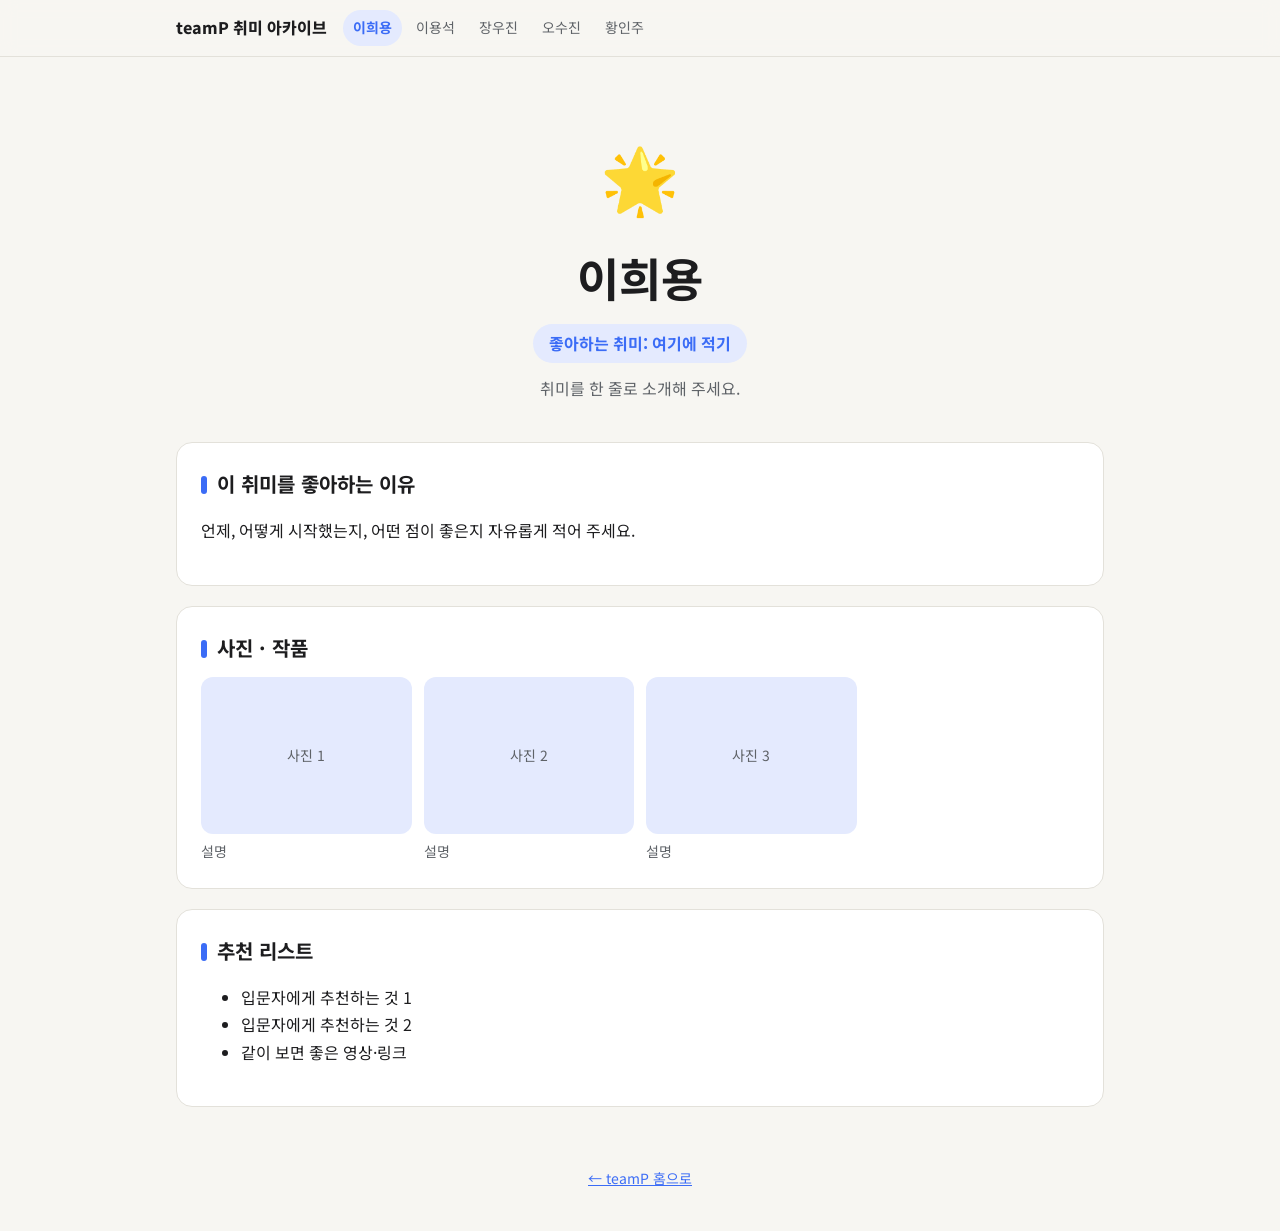
==== members/lee-heeyong/index.html @ 90392f4c "teamP 취미 아카이브 뼈대: 홈 + 팀원 5명 개인 페이지 Co-Authored-By: Claude Opus 5.5 <noreply@anthropic.com>" ====
<!doctype html>
<html lang="ko">
<head>
  <meta charset="utf-8">
  <meta name="viewport" content="width=device-width, initial-scale=1">
  <title>이희용의 취미 | teamP</title>
  <link rel="preconnect" href="https://fonts.googleapis.com">
  <link rel="stylesheet" href="https://fonts.googleapis.com/css2?family=Noto+Sans+KR:wght@400;700;800&display=swap">
  <link rel="stylesheet" href="../../assets/base.css">
  <!-- 내 페이지 꾸미기는 같은 폴더의 style.css 에서 -->
  <link rel="stylesheet" href="style.css">
</head>
<body>
  <header class="topbar">
    <div class="wrap">
      <a class="logo" href="../../index.html">teamP 취미 아카이브</a>
      <nav>
        <a href="../../members/lee-heeyong/index.html" aria-current="page">이희용</a>
        <a href="../../members/lee-yongseok/index.html">이용석</a>
        <a href="../../members/jang-woojin/index.html">장우진</a>
        <a href="../../members/oh-sujin/index.html">오수진</a>
        <a href="../../members/hwang-inju/index.html">황인주</a>
      </nav>
    </div>
  </header>

  <main class="wrap">
    <section class="hero">
      <div class="emoji">🌟</div>
      <h1>이희용</h1>
      <p class="hobby">좋아하는 취미: 여기에 적기</p>
      <p class="intro">취미를 한 줄로 소개해 주세요.</p>
    </section>

    <section class="section">
      <h2>이 취미를 좋아하는 이유</h2>
      <p>언제, 어떻게 시작했는지, 어떤 점이 좋은지 자유롭게 적어 주세요.</p>
    </section>

    <section class="section">
      <h2>사진 · 작품</h2>
      <!-- 사진은 이 폴더의 images/ 에 넣고 <img src="images/파일이름.jpg" alt="설명"> 으로 바꾸세요 -->
      <div class="gallery">
        <figure><div class="placeholder">사진 1</div><figcaption>설명</figcaption></figure>
        <figure><div class="placeholder">사진 2</div><figcaption>설명</figcaption></figure>
        <figure><div class="placeholder">사진 3</div><figcaption>설명</figcaption></figure>
      </div>
    </section>

    <section class="section">
      <h2>추천 리스트</h2>
      <ul>
        <li>입문자에게 추천하는 것 1</li>
        <li>입문자에게 추천하는 것 2</li>
        <li>같이 보면 좋은 영상·링크</li>
      </ul>
    </section>
  </main>

  <footer class="footer"><a href="../../index.html">← teamP 홈으로</a></footer>
</body>
</html>
---- assets/base.css ----
/* 모든 페이지가 같이 쓰는 기본 스타일 (공용 파일이라 수정 전에 팀에 공유해 주세요)
   개인 페이지 꾸미기는 members/<내 폴더>/style.css 에서 하면 됩니다. */
:root {
  --bg: #f7f6f2;
  --surface: #ffffff;
  --text: #1d1d1f;
  --muted: #5f6368;
  --line: #e3e1da;
  --accent: #3b6cf6;
  --accent-soft: color-mix(in srgb, var(--accent) 14%, var(--surface));
  --radius: 16px;
  --font: "Noto Sans KR", system-ui, -apple-system, "Segoe UI", sans-serif;
}

@media (prefers-color-scheme: dark) {
  :root {
    --bg: #121214;
    --surface: #1c1c20;
    --text: #f2f2f2;
    --muted: #a0a0a8;
    --line: #2c2c32;
  }
}

* { box-sizing: border-box; }

body {
  margin: 0;
  background: var(--bg);
  color: var(--text);
  font-family: var(--font);
  line-height: 1.7;
}

a { color: var(--accent); }
img { max-width: 100%; display: block; }

.wrap {
  max-width: 960px;
  margin: 0 auto;
  padding: 0 16px;
}

/* ---------- 상단 메뉴 ---------- */
.topbar {
  position: sticky;
  top: 0;
  z-index: 10;
  background: color-mix(in srgb, var(--bg) 88%, transparent);
  backdrop-filter: blur(8px);
  border-bottom: 1px solid var(--line);
}
.topbar .wrap {
  display: flex;
  align-items: center;
  gap: 16px;
  height: 56px;
  overflow-x: auto;
}
.topbar .logo {
  font-weight: 800;
  color: var(--text);
  text-decoration: none;
  white-space: nowrap;
}
.topbar nav { display: flex; gap: 4px; }
.topbar nav a {
  color: var(--muted);
  text-decoration: none;
  padding: 6px 10px;
  border-radius: 999px;
  font-size: 14px;
  white-space: nowrap;
}
.topbar nav a:hover { color: var(--text); background: var(--surface); }
.topbar nav a[aria-current="page"] { color: var(--accent); background: var(--accent-soft); font-weight: 700; }

/* ---------- 홈 ---------- */
.home-hero { padding: 72px 0 40px; }
.home-hero h1 { font-size: clamp(32px, 6vw, 52px); line-height: 1.2; margin: 0 0 12px; }
.home-hero p { color: var(--muted); font-size: 18px; margin: 0; }

.cards {
  display: grid;
  grid-template-columns: repeat(auto-fill, minmax(170px, 1fr));
  gap: 16px;
  padding-bottom: 72px;
}
.card {
  display: block;
  padding: 24px 20px;
  background: var(--surface);
  border: 1px solid var(--line);
  border-top: 6px solid var(--accent);
  border-radius: var(--radius);
  color: var(--text);
  text-decoration: none;
  transition: transform 0.15s, box-shadow 0.15s;
}
.card:hover { transform: translateY(-4px); box-shadow: 0 10px 24px rgba(0, 0, 0, 0.08); }
.card .emoji { font-size: 36px; }
.card h2 { margin: 8px 0 4px; font-size: 20px; }
.card p { margin: 0; color: var(--muted); font-size: 14px; }

/* ---------- 개인 페이지 ---------- */
.hero {
  padding: 64px 0 40px;
  text-align: center;
}
.hero .emoji { font-size: 64px; }
.hero h1 { margin: 8px 0; font-size: clamp(30px, 6vw, 46px); }
.hero .hobby {
  display: inline-block;
  margin: 0 0 12px;
  padding: 6px 16px;
  border-radius: 999px;
  background: var(--accent-soft);
  color: var(--accent);
  font-weight: 700;
}
.hero .intro { color: var(--muted); margin: 0; }

.section {
  background: var(--surface);
  border: 1px solid var(--line);
  border-radius: var(--radius);
  padding: 24px;
  margin-bottom: 20px;
}
.section h2 { margin: 0 0 12px; font-size: 20px; }
.section h2::before { content: ""; display: inline-block; width: 6px; height: 18px; margin-right: 10px; border-radius: 3px; background: var(--accent); vertical-align: -2px; }

.gallery {
  display: grid;
  grid-template-columns: repeat(auto-fill, minmax(200px, 1fr));
  gap: 12px;
}
.gallery figure { margin: 0; }
.gallery .placeholder,
.gallery img {
  aspect-ratio: 4 / 3;
  width: 100%;
  object-fit: cover;
  border-radius: 12px;
}
.gallery .placeholder {
  display: grid;
  place-items: center;
  background: var(--accent-soft);
  color: var(--muted);
  font-size: 14px;
}
.gallery figcaption { margin-top: 6px; font-size: 14px; color: var(--muted); }

.footer {
  padding: 40px 0;
  text-align: center;
  color: var(--muted);
  font-size: 14px;
}
---- members/lee-heeyong/style.css ----
/* 이희용 페이지 전용 스타일. 이 파일은 마음대로 꾸며도 다른 팀원 페이지에 영향이 없습니다. */

:root {
  /* 대표 색 하나만 바꿔도 제목 장식, 취미 뱃지, 메뉴 강조색이 함께 바뀝니다 */
  --accent: #3b6cf6;
}

/* 예시: 배경을 그라데이션으로 바꾸고 싶으면 주석을 풀어 보세요
body {
  background: linear-gradient(180deg, var(--accent-soft), var(--bg) 480px);
}
*/
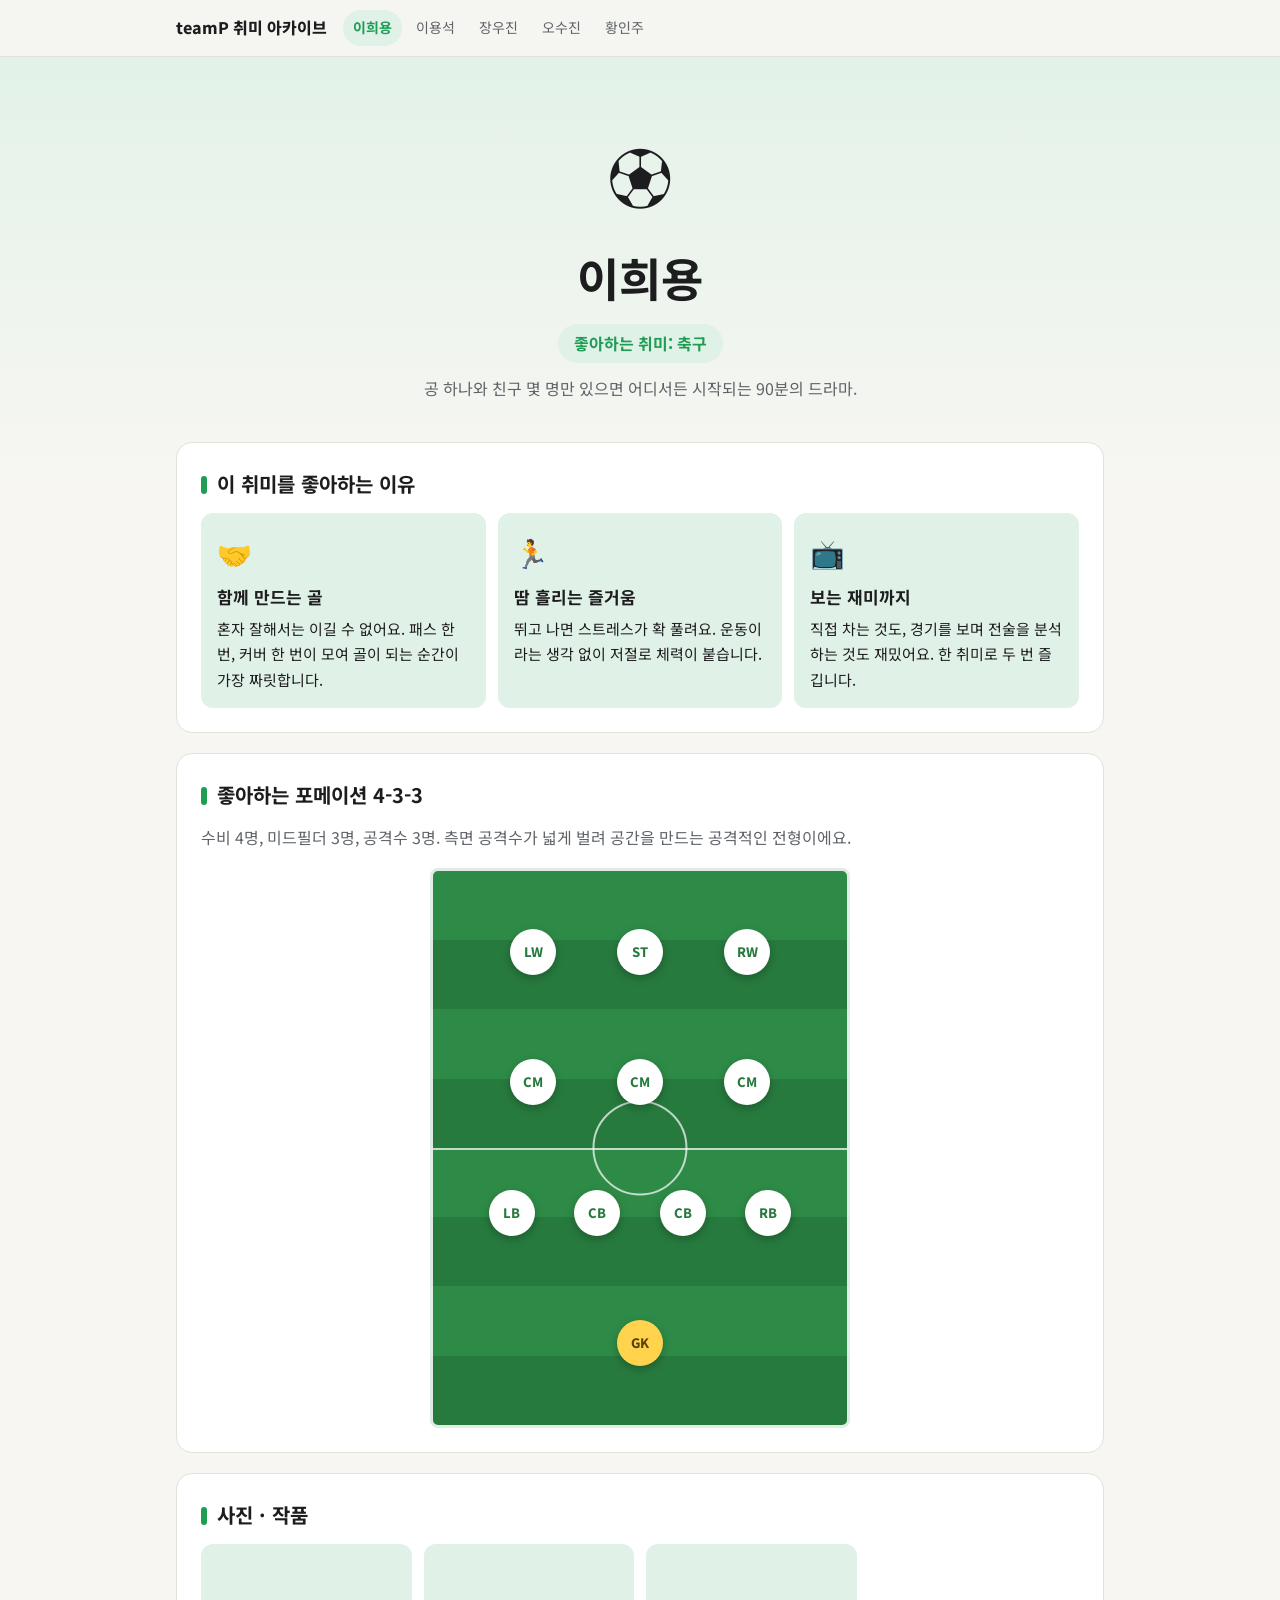
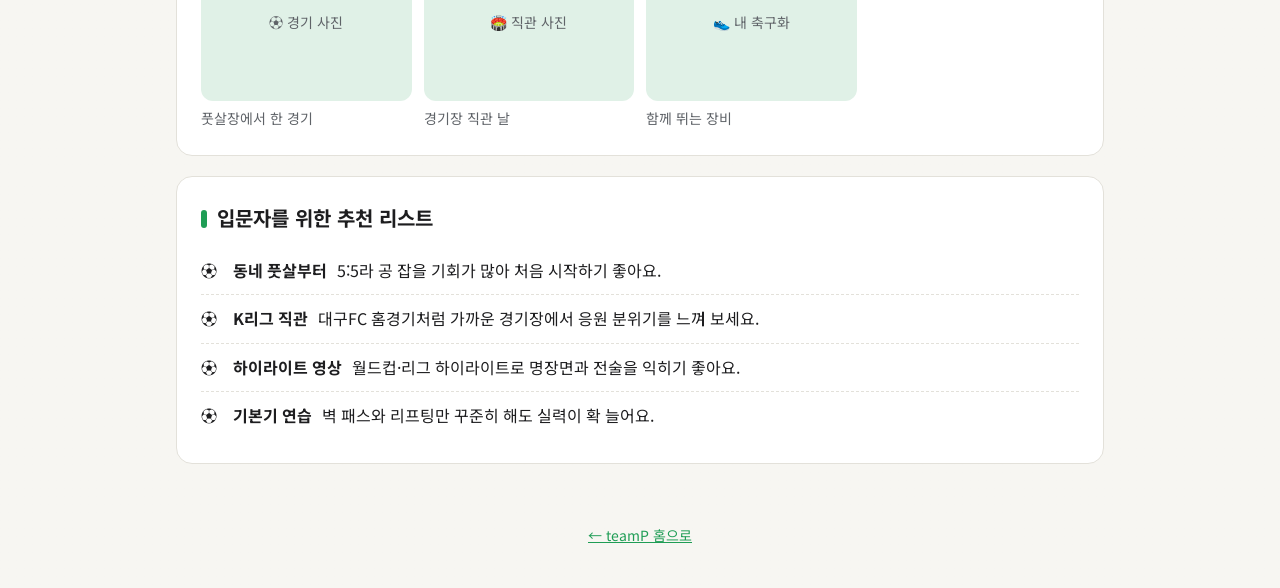
==== commit 0c1add56: "이희용 페이지: 축구 테마로 꾸미기 - 좋아하는 이유 카드 3개, 4-3-3 포메이션 축구장 그림, 입문자 추천 리스트 - 잔디 초록 테마와 튀어 오르는 공 애니메이션 - 홈 카드" ====
--- a/members/lee-heeyong/index.html
+++ b/members/lee-heeyong/index.html
@@ -26,33 +26,61 @@
 
   <main class="wrap">
     <section class="hero">
-      <div class="emoji">🌟</div>
+      <div class="emoji ball">⚽</div>
       <h1>이희용</h1>
-      <p class="hobby">좋아하는 취미: 여기에 적기</p>
-      <p class="intro">취미를 한 줄로 소개해 주세요.</p>
+      <p class="hobby">좋아하는 취미: 축구</p>
+      <p class="intro">공 하나와 친구 몇 명만 있으면 어디서든 시작되는 90분의 드라마.</p>
     </section>
 
     <section class="section">
       <h2>이 취미를 좋아하는 이유</h2>
-      <p>언제, 어떻게 시작했는지, 어떤 점이 좋은지 자유롭게 적어 주세요.</p>
+      <div class="reasons">
+        <div class="reason">
+          <span>🤝</span>
+          <h3>함께 만드는 골</h3>
+          <p>혼자 잘해서는 이길 수 없어요. 패스 한 번, 커버 한 번이 모여 골이 되는 순간이 가장 짜릿합니다.</p>
+        </div>
+        <div class="reason">
+          <span>🏃</span>
+          <h3>땀 흘리는 즐거움</h3>
+          <p>뛰고 나면 스트레스가 확 풀려요. 운동이라는 생각 없이 저절로 체력이 붙습니다.</p>
+        </div>
+        <div class="reason">
+          <span>📺</span>
+          <h3>보는 재미까지</h3>
+          <p>직접 차는 것도, 경기를 보며 전술을 분석하는 것도 재밌어요. 한 취미로 두 번 즐깁니다.</p>
+        </div>
+      </div>
+    </section>
+
+    <section class="section">
+      <h2>좋아하는 포메이션 4-3-3</h2>
+      <p class="muted">수비 4명, 미드필더 3명, 공격수 3명. 측면 공격수가 넓게 벌려 공간을 만드는 공격적인 전형이에요.</p>
+      <div class="pitch" aria-label="4-3-3 포메이션 그림">
+        <div class="line fw"><span>LW</span><span>ST</span><span>RW</span></div>
+        <div class="line mf"><span>CM</span><span>CM</span><span>CM</span></div>
+        <div class="line df"><span>LB</span><span>CB</span><span>CB</span><span>RB</span></div>
+        <div class="line gk"><span>GK</span></div>
+      </div>
     </section>
 
     <section class="section">
       <h2>사진 · 작품</h2>
       <!-- 사진은 이 폴더의 images/ 에 넣고 <img src="images/파일이름.jpg" alt="설명"> 으로 바꾸세요 -->
       <div class="gallery">
-        <figure><div class="placeholder">사진 1</div><figcaption>설명</figcaption></figure>
-        <figure><div class="placeholder">사진 2</div><figcaption>설명</figcaption></figure>
-        <figure><div class="placeholder">사진 3</div><figcaption>설명</figcaption></figure>
+        <figure><div class="placeholder">⚽ 경기 사진</div><figcaption>풋살장에서 한 경기</figcaption></figure>
+        <figure><div class="placeholder">🏟️ 직관 사진</div><figcaption>경기장 직관 날</figcaption></figure>
+        <figure><div class="placeholder">👟 내 축구화</div><figcaption>함께 뛰는 장비</figcaption></figure>
       </div>
     </section>
 
     <section class="section">
-      <h2>추천 리스트</h2>
-      <ul>
-        <li>입문자에게 추천하는 것 1</li>
-        <li>입문자에게 추천하는 것 2</li>
-        <li>같이 보면 좋은 영상·링크</li>
+      <h2>입문자를 위한 추천 리스트</h2>
+      <ul class="checklist">
+        <li><strong>동네 풋살부터</strong> 5:5라 공 잡을 기회가 많아 처음 시작하기 좋아요.</li>
+        <li><strong>K리그 직관</strong> 대구FC 홈경기처럼 가까운 경기장에서 응원 분위기를 느껴 보세요.</li>
+        <li><strong>하이라이트 영상</strong> 월드컵·리그 하이라이트로 명장면과 전술을 익히기 좋아요.</li>
+        <li><strong>기본기 연습</strong> 벽 패스와 리프팅만 꾸준히 해도 실력이 확 늘어요.</li>
       </ul>
     </section>
   </main>
--- a/members/lee-heeyong/style.css
+++ b/members/lee-heeyong/style.css
@@ -1,12 +1,105 @@
 /* 이희용 페이지 전용 스타일. 이 파일은 마음대로 꾸며도 다른 팀원 페이지에 영향이 없습니다. */
 
 :root {
-  /* 대표 색 하나만 바꿔도 제목 장식, 취미 뱃지, 메뉴 강조색이 함께 바뀝니다 */
-  --accent: #3b6cf6;
+  /* 잔디 초록 */
+  --accent: #1f9d55;
+  --grass: #2e8b47;
+  --grass-dark: #277a3e;
 }
 
-/* 예시: 배경을 그라데이션으로 바꾸고 싶으면 주석을 풀어 보세요
 body {
   background: linear-gradient(180deg, var(--accent-soft), var(--bg) 480px);
 }
-*/
+
+.muted { color: var(--muted); margin-top: 0; }
+
+/* 히어로의 공이 살짝 튀어 오르는 효과 */
+.hero .ball { display: inline-block; animation: bounce 1.6s ease-in-out infinite; }
+@keyframes bounce {
+  0%, 100% { transform: translateY(0) rotate(0deg); }
+  50% { transform: translateY(-14px) rotate(180deg); }
+}
+@media (prefers-reduced-motion: reduce) {
+  .hero .ball { animation: none; }
+}
+
+/* ---------- 좋아하는 이유 카드 ---------- */
+.reasons {
+  display: grid;
+  grid-template-columns: repeat(auto-fit, minmax(200px, 1fr));
+  gap: 12px;
+}
+.reason {
+  padding: 16px;
+  border-radius: 12px;
+  background: var(--accent-soft);
+}
+.reason span { font-size: 28px; }
+.reason h3 { margin: 6px 0 4px; font-size: 17px; }
+.reason p { margin: 0; font-size: 15px; }
+
+/* ---------- 축구장 포메이션 ---------- */
+.pitch {
+  position: relative;
+  display: flex;
+  flex-direction: column;
+  justify-content: space-around;
+  max-width: 420px;
+  aspect-ratio: 3 / 4;
+  margin: 0 auto;
+  padding: 16px;
+  border: 3px solid rgba(255, 255, 255, 0.85);
+  border-radius: 8px;
+  /* 잔디 줄무늬 */
+  background: repeating-linear-gradient(180deg, var(--grass) 0 12.5%, var(--grass-dark) 12.5% 25%);
+}
+/* 하프라인과 센터서클 */
+.pitch::before {
+  content: "";
+  position: absolute;
+  left: 0;
+  right: 0;
+  top: 50%;
+  border-top: 2px solid rgba(255, 255, 255, 0.7);
+}
+.pitch::after {
+  content: "";
+  position: absolute;
+  left: 50%;
+  top: 50%;
+  width: 22%;
+  aspect-ratio: 1;
+  transform: translate(-50%, -50%);
+  border: 2px solid rgba(255, 255, 255, 0.7);
+  border-radius: 50%;
+}
+.pitch .line {
+  position: relative;
+  z-index: 1;
+  display: flex;
+  justify-content: space-evenly;
+}
+.pitch span {
+  display: grid;
+  place-items: center;
+  width: 46px;
+  height: 46px;
+  border-radius: 50%;
+  background: #fff;
+  color: var(--grass-dark);
+  font-weight: 800;
+  font-size: 13px;
+  box-shadow: 0 3px 8px rgba(0, 0, 0, 0.25);
+}
+.pitch .gk span { background: #ffd34d; color: #5a4300; }
+
+/* ---------- 추천 리스트 ---------- */
+.checklist { list-style: none; padding: 0; margin: 0; }
+.checklist li {
+  padding: 10px 0 10px 32px;
+  border-bottom: 1px dashed var(--line);
+  position: relative;
+}
+.checklist li:last-child { border-bottom: 0; }
+.checklist li::before { content: "⚽"; position: absolute; left: 0; }
+.checklist strong { margin-right: 6px; }
